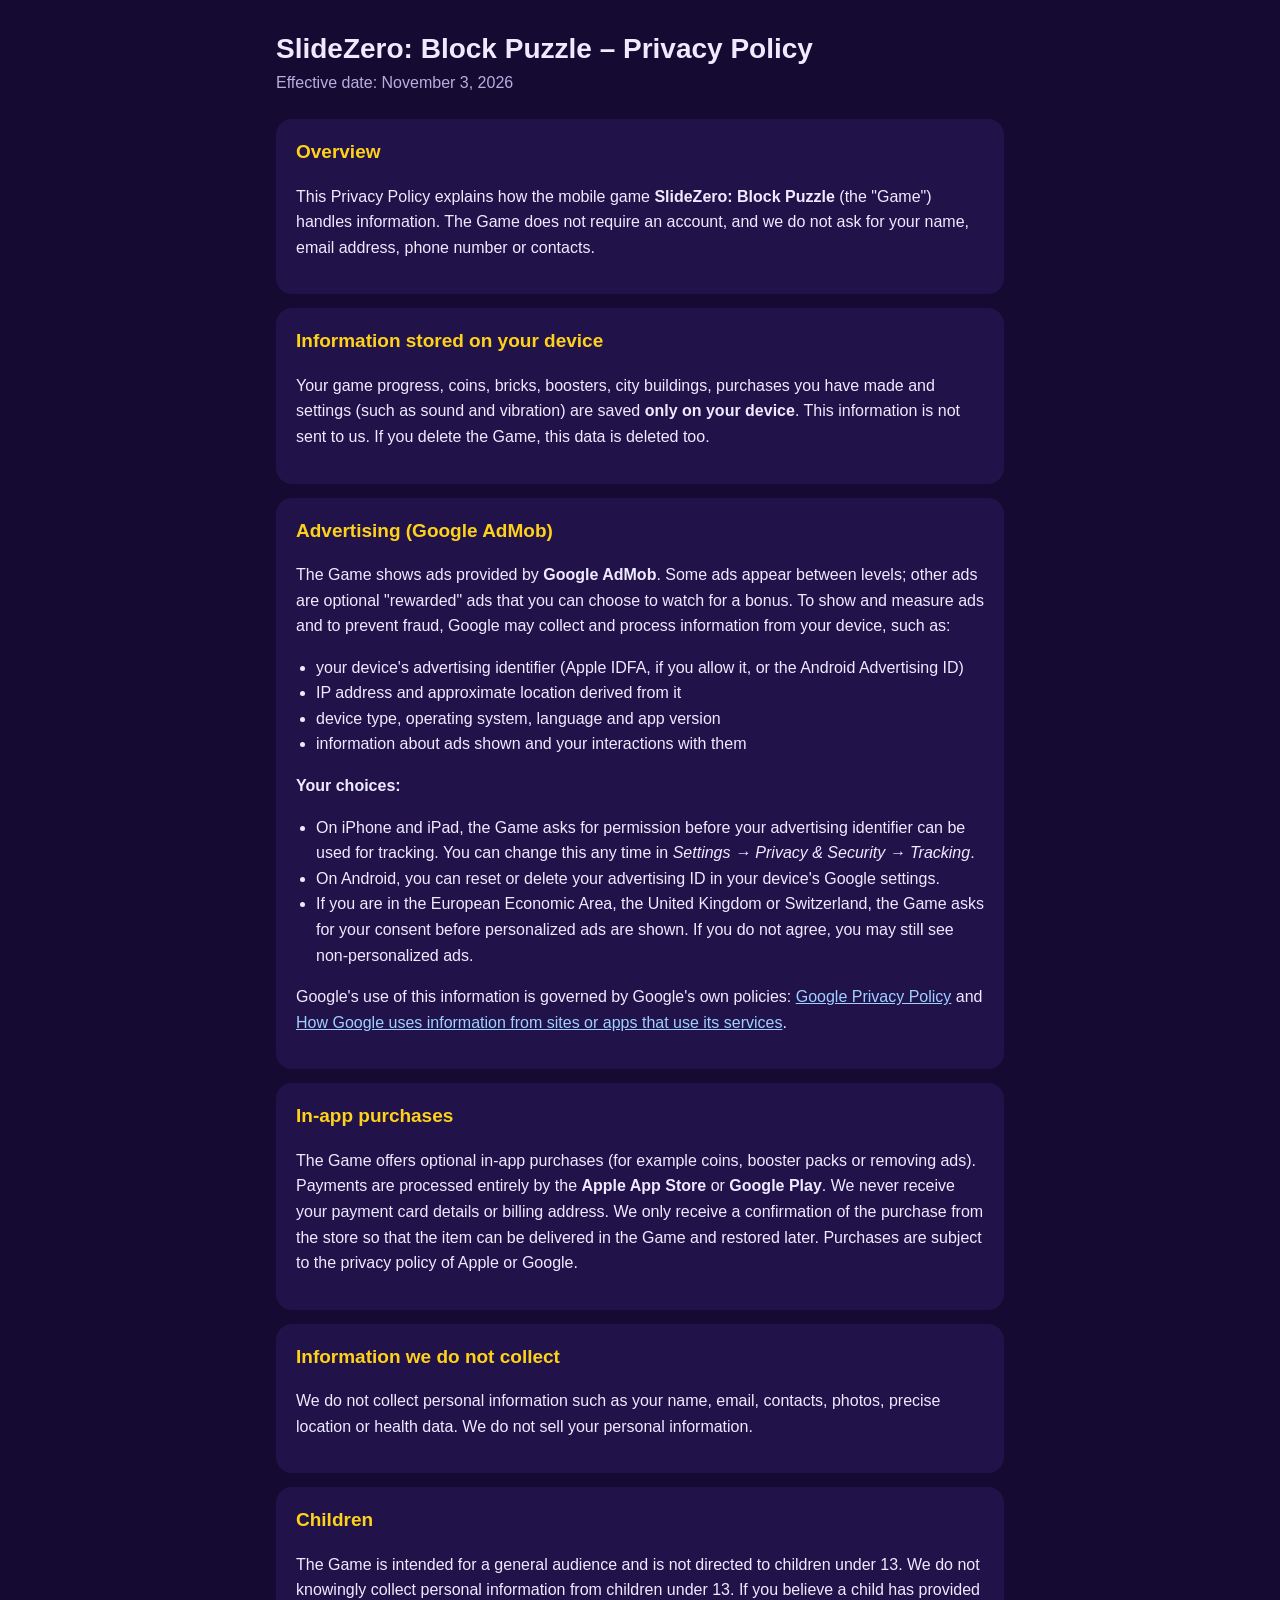
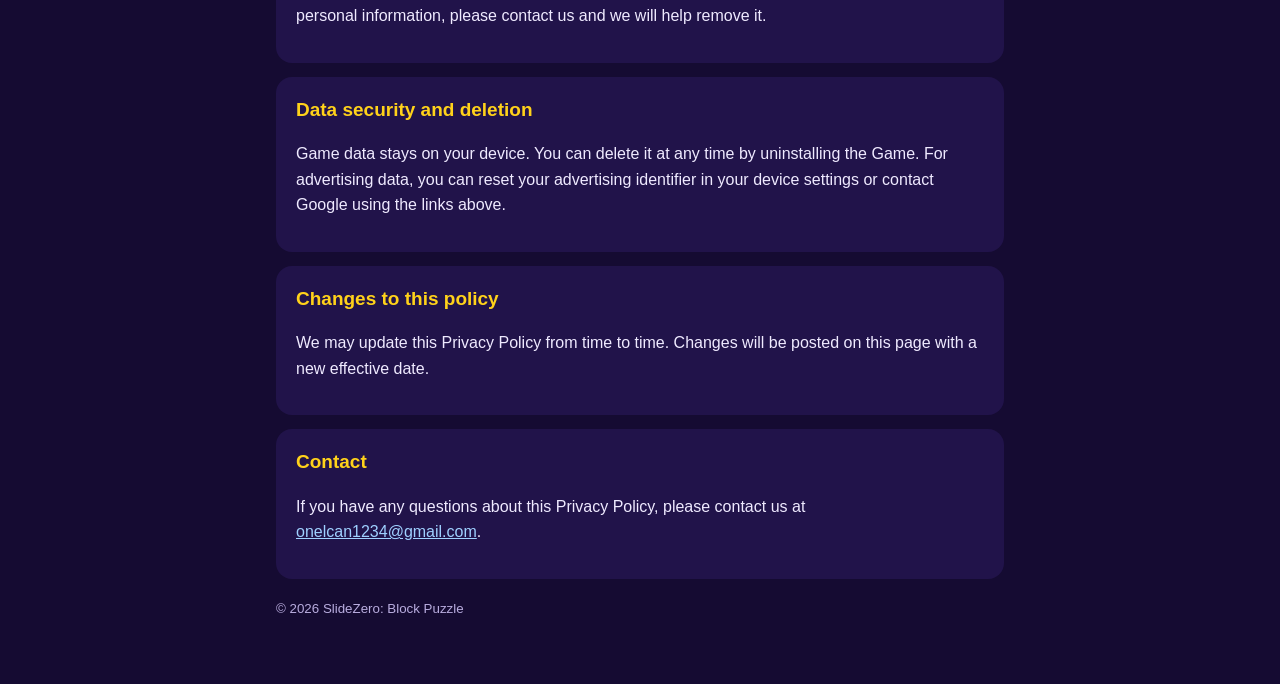
==== slidezero-privacy.html @ ed40b434 "Add files via upload" ====
<!doctype html>
<html lang="en">
<head>
<meta charset="utf-8">
<meta name="viewport" content="width=device-width, initial-scale=1">
<title>SlideZero: Block Puzzle – Privacy Policy</title>
<style>
  :root{--bg:#150b32;--card:#21134a;--text:#efeaff;--dim:#b9addf;--acc:#ffd21a;--link:#9fd0ff}
  *{box-sizing:border-box}
  body{margin:0;background:var(--bg);color:var(--text);font:16px/1.6 -apple-system,BlinkMacSystemFont,"Segoe UI",Roboto,Arial,sans-serif}
  main{max-width:760px;margin:0 auto;padding:32px 16px 48px}
  h1{font-size:28px;line-height:1.2;margin:0 0 4px}
  .sub{color:var(--dim);margin:0 0 24px}
  section{background:var(--card);border-radius:16px;padding:18px 20px;margin:0 0 14px}
  h2{font-size:19px;margin:0 0 8px;color:var(--acc)}
  p,li{color:var(--text)}
  ul{padding-left:20px;margin:8px 0}
  a{color:var(--link)}
  small{color:var(--dim)}
</style>
</head>
<body>
<main>
  <h1>SlideZero: Block Puzzle – Privacy Policy</h1>
  <p class="sub">Effective date: November 3, 2026</p>

  <section>
    <h2>Overview</h2>
    <p>This Privacy Policy explains how the mobile game <b>SlideZero: Block Puzzle</b> (the "Game") handles information. The Game does not require an account, and we do not ask for your name, email address, phone number or contacts.</p>
  </section>

  <section>
    <h2>Information stored on your device</h2>
    <p>Your game progress, coins, bricks, boosters, city buildings, purchases you have made and settings (such as sound and vibration) are saved <b>only on your device</b>. This information is not sent to us. If you delete the Game, this data is deleted too.</p>
  </section>

  <section>
    <h2>Advertising (Google AdMob)</h2>
    <p>The Game shows ads provided by <b>Google AdMob</b>. Some ads appear between levels; other ads are optional "rewarded" ads that you can choose to watch for a bonus. To show and measure ads and to prevent fraud, Google may collect and process information from your device, such as:</p>
    <ul>
      <li>your device's advertising identifier (Apple IDFA, if you allow it, or the Android Advertising ID)</li>
      <li>IP address and approximate location derived from it</li>
      <li>device type, operating system, language and app version</li>
      <li>information about ads shown and your interactions with them</li>
    </ul>
    <p><b>Your choices:</b></p>
    <ul>
      <li>On iPhone and iPad, the Game asks for permission before your advertising identifier can be used for tracking. You can change this any time in <i>Settings → Privacy &amp; Security → Tracking</i>.</li>
      <li>On Android, you can reset or delete your advertising ID in your device's Google settings.</li>
      <li>If you are in the European Economic Area, the United Kingdom or Switzerland, the Game asks for your consent before personalized ads are shown. If you do not agree, you may still see non-personalized ads.</li>
    </ul>
    <p>Google's use of this information is governed by Google's own policies: <a href="https://policies.google.com/privacy">Google Privacy Policy</a> and <a href="https://policies.google.com/technologies/partner-sites">How Google uses information from sites or apps that use its services</a>.</p>
  </section>

  <section>
    <h2>In-app purchases</h2>
    <p>The Game offers optional in-app purchases (for example coins, booster packs or removing ads). Payments are processed entirely by the <b>Apple App Store</b> or <b>Google Play</b>. We never receive your payment card details or billing address. We only receive a confirmation of the purchase from the store so that the item can be delivered in the Game and restored later. Purchases are subject to the privacy policy of Apple or Google.</p>
  </section>

  <section>
    <h2>Information we do not collect</h2>
    <p>We do not collect personal information such as your name, email, contacts, photos, precise location or health data. We do not sell your personal information.</p>
  </section>

  <section>
    <h2>Children</h2>
    <p>The Game is intended for a general audience and is not directed to children under 13. We do not knowingly collect personal information from children under 13. If you believe a child has provided personal information, please contact us and we will help remove it.</p>
  </section>

  <section>
    <h2>Data security and deletion</h2>
    <p>Game data stays on your device. You can delete it at any time by uninstalling the Game. For advertising data, you can reset your advertising identifier in your device settings or contact Google using the links above.</p>
  </section>

  <section>
    <h2>Changes to this policy</h2>
    <p>We may update this Privacy Policy from time to time. Changes will be posted on this page with a new effective date.</p>
  </section>

  <section>
    <h2>Contact</h2>
    <p>If you have any questions about this Privacy Policy, please contact us at <a href="mailto:onelcan1234@gmail.com">onelcan1234@gmail.com</a>.</p>
  </section>

  <p><small>© 2026 SlideZero: Block Puzzle</small></p>
</main>
</body>
</html>
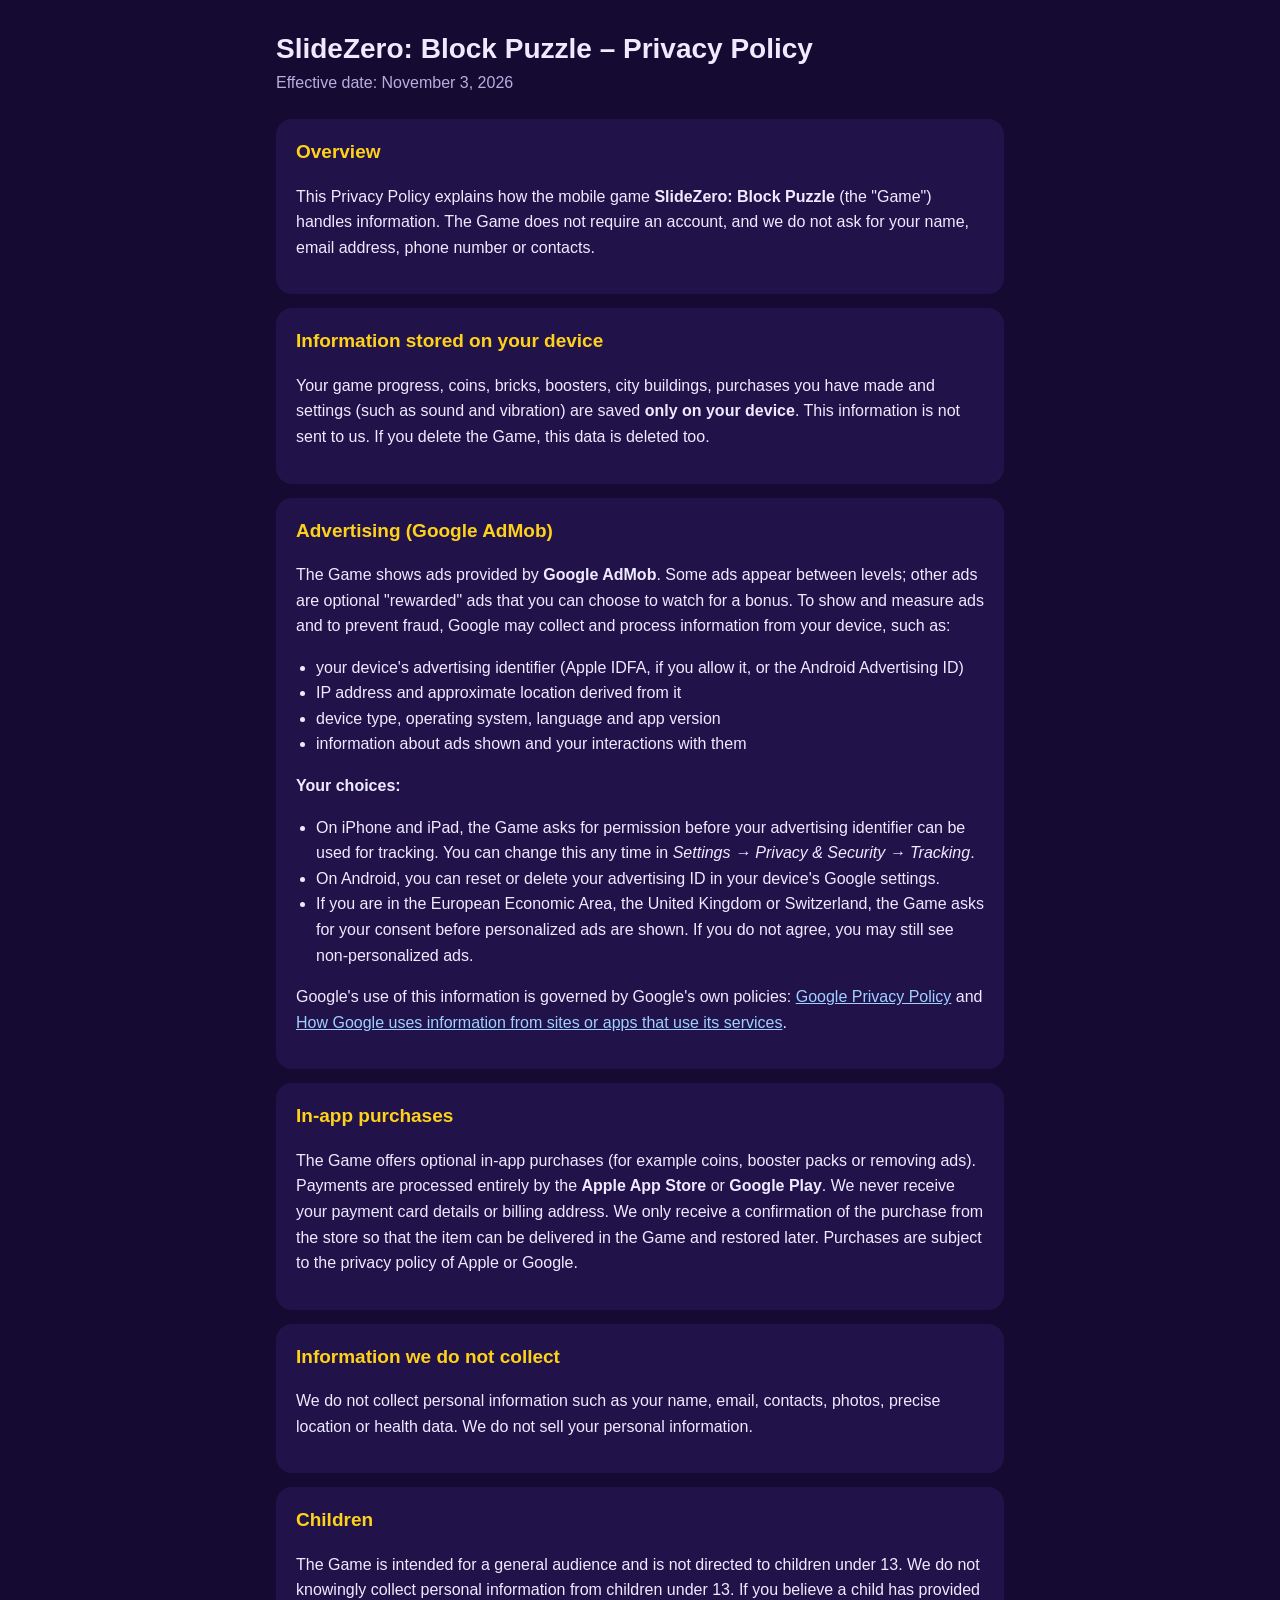
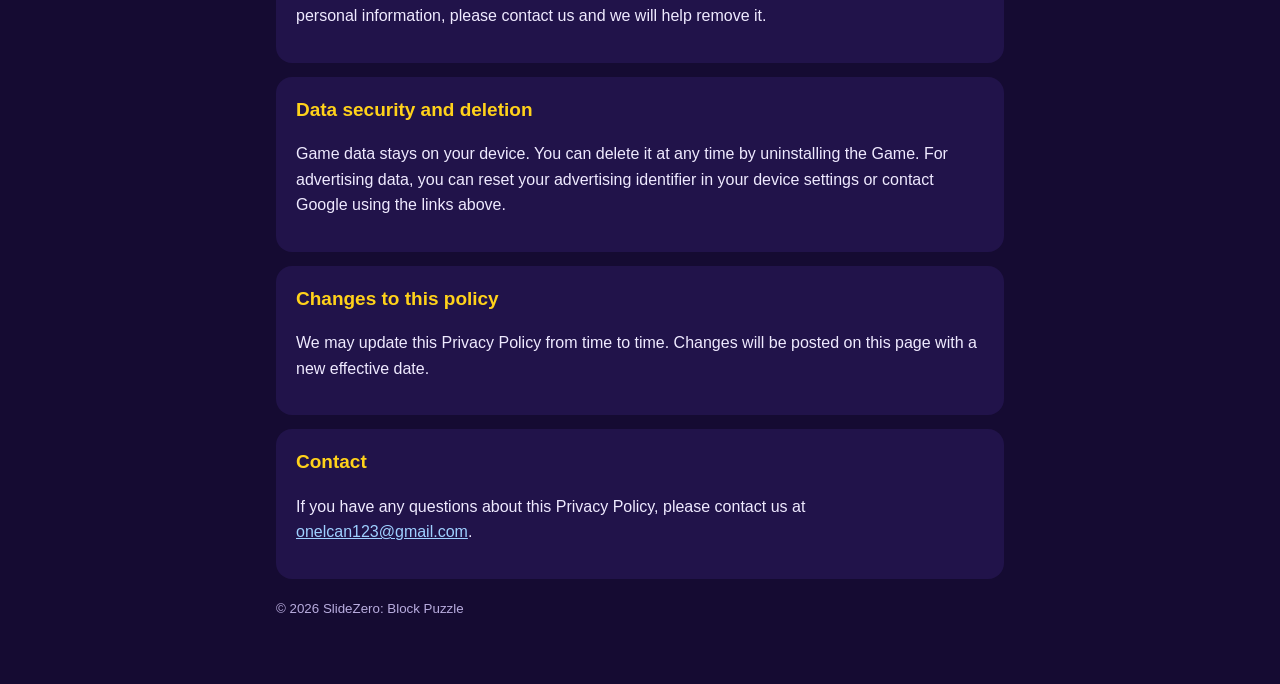
==== commit ff39f6f4: "Add files via upload" ====
--- a/slidezero-privacy.html
+++ b/slidezero-privacy.html
@@ -79,7 +79,7 @@
 
   <section>
     <h2>Contact</h2>
-    <p>If you have any questions about this Privacy Policy, please contact us at <a href="mailto:onelcan1234@gmail.com">onelcan1234@gmail.com</a>.</p>
+    <p>If you have any questions about this Privacy Policy, please contact us at <a href="mailto:onelcan123@gmail.com">onelcan123@gmail.com</a>.</p>
   </section>
 
   <p><small>© 2026 SlideZero: Block Puzzle</small></p>
